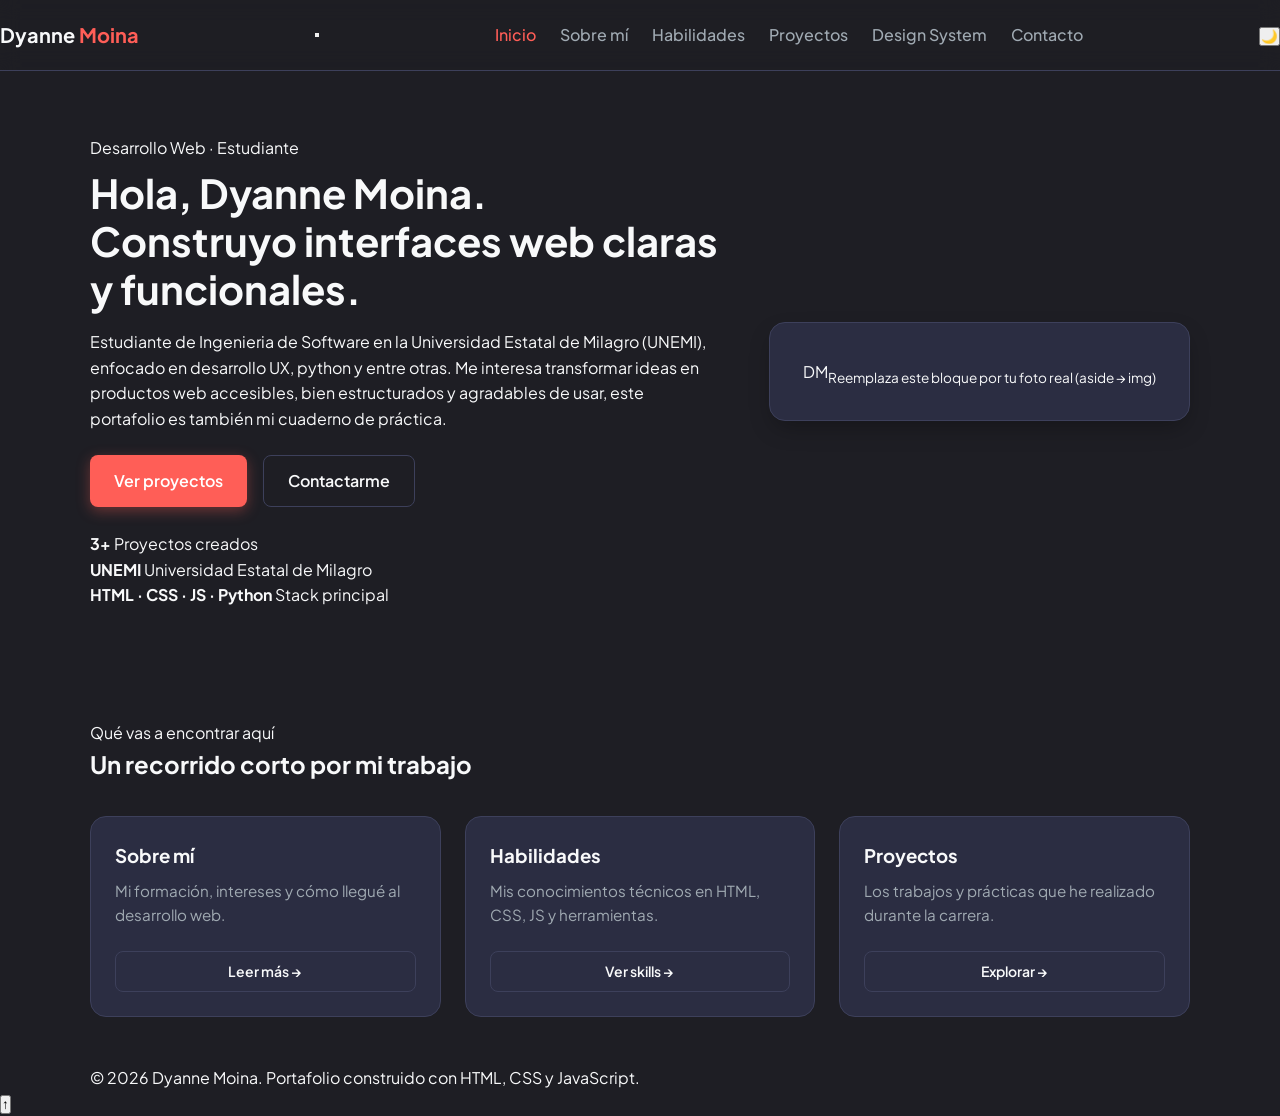
==== index.html @ be164d49 "style: aplicar paleta de colores y maquetado responsive tipo figma" ====
<!DOCTYPE html>
<html lang="es">
<head>
    <meta charset="UTF-8">
    <meta name="viewport" content="width=device-width, initial-scale=1.0">
    <title>Dyanne Moina - Portafolio de Desarrollo Web</title>
    <meta name="description" content="Portafolio profesional de Dyanne Moina, estudiante de desarrollo web. Proyectos, habilidades y contacto." />
    <link rel="preconnect" href="https://fonts.gstatic.com" crossorigin />
    <link href="https://fonts.googleapis.com/css2?family=Inter:wght@400;500;600&family=Plus+Jakarta+Sans:wght@600;700;800&display=swap" rel="stylesheet" />
    <link rel="stylesheet" href="css/styles.css" />
</head>
<body>
    <header class="site-header">
    <nav class="navbar" aria-label="Navegación principal">
      <a href="index.html" class="navbar__brand">Dyanne <span>Moina</span></a>

      <button class="nav-toggle" data-nav-toggle aria-label="Abrir menú" aria-expanded="false">
      <span></span><span></span><span></span>
      </button>
      <!-- ===Menu principal - portafolio=== -->
      <ul class="navbar__links" data-nav-links>
        <li><a href="index.html" aria-current="page">Inicio</a></li>
        <li><a href="pages/sobre_mi.html">Sobre mí</a></li>
        <li><a href="pages/habilidades.html">Habilidades</a></li>
        <li><a href="pages/proyectos.html">Proyectos</a></li>
        <li><a href="pages/design-system.html">Design System</a></li>
        <li><a href="pages/contacto.html">Contacto</a></li>
      </ul>

      <div class="navbar__actions">
        <button class="theme-toggle" data-theme-toggle aria-label="Cambiar tema">🌙</button>
      </div>
    </nav>
  </header>

  <main>
    <!-- ===== HERO / PRESENTACIÓN ===== -->
    <section class="hero container" aria-labelledby="hero-title">
      <div class="hero__content">
        <p class="eyebrow">Desarrollo Web · Estudiante</p>
        <h1 id="hero-title">Hola, Dyanne Moina.<br />Construyo interfaces web claras y funcionales.</h1>
        <p class="text-muted">
          Estudiante de Ingenieria de Software en la Universidad Estatal de Milagro (UNEMI), enfocado en desarrollo
          UX, python y entre otras. Me interesa transformar ideas en productos web accesibles, bien estructurados y
          agradables de usar, este portafolio es también mi cuaderno de práctica.
        </p>
        <div class="hero__actions">
          <a href="pages/proyectos.html" class="btn btn--primary">Ver proyectos</a>
          <a href="pages/contacto.html" class="btn btn--secondary">Contactarme</a>
        </div>
        <!--  Informacion Rapida -->
        <div class="hero__meta">
          <div>
            <strong>3+</strong>
            <span>Proyectos creados</span>
          </div>
          <div>
            <strong>UNEMI</strong>
            <span>Universidad Estatal de Milagro</span>
          </div>
          <div>
            <strong>HTML · CSS · JS · Python</strong>
            <span>Stack principal</span>
          </div>
        </div>
      </div>

      <figure class="hero__figure">
        <div class="avatar-frame">
          <span>DM</span>
        </div>
        <figcaption class="text-muted" style="text-align:center; margin-top: 0.75rem; font-size: 0.85rem;">
          Reemplaza este bloque por tu foto real (aside → img)
        </figcaption>
      </figure>
    </section>

    <!-- ===== RESUMEN RÁPIDO ===== -->
    <section class="section container">
    <div class="section-title">
      <p class="eyebrow">Qué vas a encontrar aquí</p>
      <h2>Un recorrido corto por mi trabajo</h2>
    </div>
  
    <div class="cards-grid">
      <!-- Tarjeta 1: Sobre mí -->
      <article class="card">
        <div>
          <h3>Sobre mí</h3>
          <p>Mi formación, intereses y cómo llegué al desarrollo web.</p>
        </div>
        <a href="pages/sobre_mi.html" class="btn btn--secondary btn--sm">Leer más →</a>
      </article>
    
      <!-- Tarjeta 2: Habilidades -->
      <article class="card">
        <div>
          <h3>Habilidades</h3>
          <p>Mis conocimientos técnicos en HTML, CSS, JS y herramientas.</p>
        </div>
        <a href="pages/habilidades.html" class="btn btn--secondary btn--sm">Ver skills →</a>
      </article>
    
      <!-- Tarjeta 3: Proyectos -->
      <article class="card">
        <div>
          <h3>Proyectos</h3>
          <p>Los trabajos y prácticas que he realizado durante la carrera.</p>
        </div>
        <a href="pages/proyectos.html" class="btn btn--secondary btn--sm">Explorar →</a>
      </article>
    </div>
  </section>
  </main>

  <footer class="site-footer">
    <div class="container">
      <p>© 2026 Dyanne Moina. Portafolio construido con HTML, CSS y JavaScript.</p>
    </div>
  </footer>

  <button class="back-to-top" data-back-to-top aria-label="Volver arriba">↑</button>

  <script src="js/script.js"></script>
</body>
</html>
---- css/styles.css ----
/* Estilos, Variables y Temas 
CSS Custom Properties*/
/* ==========================================
   1. VARIABLES GLOBALES (Estética Figma)
   ========================================== */
:root {
  --color-primary: #ff5e57;       /* Coral/Naranja para botones */
  --color-secondary: #8c7ae6;     /* Morado de acento */
  --color-background: #1e1e24;    /* Fondo oscuro principal */
  --color-surface: #2b2d42;       /* Fondo de tarjetas */
  --color-border: #3d405b;        /* Bordes de tarjetas */
  --color-text: #f8f9fa;          /* Texto principal */
  --color-text-muted: #a0aab2;    /* Texto secundario */

  --font-primary: 'Plus Jakarta Sans', system-ui, -apple-system, sans-serif;

  --space-sm: 0.5rem;
  --space-md: 1rem;
  --space-lg: 2rem;

  --radius-sm: 8px;
  --radius-md: 16px;
  --shadow-card: 0 10px 25px -5px rgba(0, 0, 0, 0.3);
}

/* ==========================================
   2. RESET Y ESTILOS BASE
   ========================================== */
*, *::before, *::after {
  box-sizing: border-box;
  margin: 0;
  padding: 0;
}

body {
  font-family: var(--font-primary);
  background-color: var(--color-background);
  color: var(--color-text);
  line-height: 1.6;
}

.container {
  width: 90%;
  max-width: 1100px;
  margin: 0 auto;
}

/* ==========================================
   3. NAVEGACIÓN (HEADER)
   ========================================== */
.site-header {
  position: sticky;
  top: 0;
  background-color: rgba(30, 30, 36, 0.9);
  backdrop-filter: blur(10px);
  border-bottom: 1px solid var(--color-border);
  z-index: 100;
}

.navbar {
  display: flex;
  align-items: center;
  justify-content: space-between;
  padding: 1.2rem 0;
}

.navbar__brand {
  font-size: 1.25rem;
  font-weight: 700;
  color: var(--color-text);
  text-decoration: none;
}

.navbar__brand span {
  color: var(--color-primary);
}

.navbar__links {
  display: flex;
  gap: 1.5rem;
  list-style: none;
}

.navbar__links a {
  text-decoration: none;
  color: var(--color-text-muted);
  font-weight: 500;
  transition: color 0.2s ease;
}

.navbar__links a:hover,
.navbar__links a[aria-current="page"] {
  color: var(--color-primary);
}

/* ==========================================
   4. BOTONES
   ========================================== */
.btn {
  display: inline-flex;
  align-items: center;
  justify-content: center;
  padding: 0.75rem 1.5rem;
  font-weight: 600;
  border-radius: var(--radius-sm);
  text-decoration: none;
  cursor: pointer;
  transition: all 0.2s ease;
  border: none;
}

.btn--primary {
  background-color: var(--color-primary);
  color: #ffffff;
  box-shadow: 0 4px 14px rgba(255, 94, 87, 0.35);
}

.btn--primary:hover {
  transform: translateY(-2px);
  filter: brightness(1.1);
}

.btn--secondary {
  background-color: transparent;
  color: var(--color-text);
  border: 1px solid var(--color-border);
}

.btn--secondary:hover {
  background-color: var(--color-surface);
  border-color: var(--color-primary);
}

.btn--sm {
  padding: 0.5rem 1rem;
  font-size: 0.875rem;
}

/* ==========================================
   5. SECCIÓN HERO (PRESENTACIÓN)
   ========================================== */
.hero {
  display: grid;
  grid-template-columns: 1.2fr 0.8fr;
  align-items: center;
  gap: 3rem;
  padding: 4rem 0;
}

.hero h1 {
  font-size: 2.5rem;
  line-height: 1.2;
  margin: 0.5rem 0 1rem 0;
}

.hero__actions {
  display: flex;
  gap: 1rem;
  margin: 1.5rem 0;
}

.hero__stats {
  display: flex;
  gap: 1.5rem;
  margin-top: 1rem;
  font-size: 0.875rem;
  color: var(--color-text-muted);
}

.hero__figure {
  display: flex;
  justify-content: center;
  align-items: center;
  background-color: var(--color-surface);
  border: 1px solid var(--color-border);
  border-radius: var(--radius-md);
  padding: 2rem;
  text-align: center;
  box-shadow: var(--shadow-card);
}

/* ==========================================
   6. SECCIÓN DE TARJETAS (SOBRE MÍ, SKILLS, PROYECTOS)
   ========================================== */
.section {
  padding: 3rem 0;
}

.section-title {
  margin-bottom: 2rem;
}

.cards-grid {
  display: grid;
  grid-template-columns: repeat(auto-fit, minmax(280px, 1fr));
  gap: 1.5rem;
}

.card {
  background-color: var(--color-surface);
  border: 1px solid var(--color-border);
  border-radius: var(--radius-md);
  padding: 1.5rem;
  display: flex;
  flex-direction: column;
  justify-content: space-between;
  transition: transform 0.2s ease, border-color 0.2s ease;
}

.card:hover {
  transform: translateY(-4px);
  border-color: var(--color-primary);
}

.card h3 {
  margin-bottom: 0.5rem;
  color: var(--color-text);
}

.card p {
  color: var(--color-text-muted);
  font-size: 0.95rem;
  margin-bottom: 1.5rem;
}

/* ==========================================
   7. RESPONSIVE (MÓVILES)
   ========================================== */
@media (max-width: 768px) {
  .hero {
    grid-template-columns: 1fr;
    text-align: center;
  }

  .hero__actions {
    justify-content: center;
  }

  .hero__stats {
    justify-content: center;
    flex-wrap: wrap;
  }
}
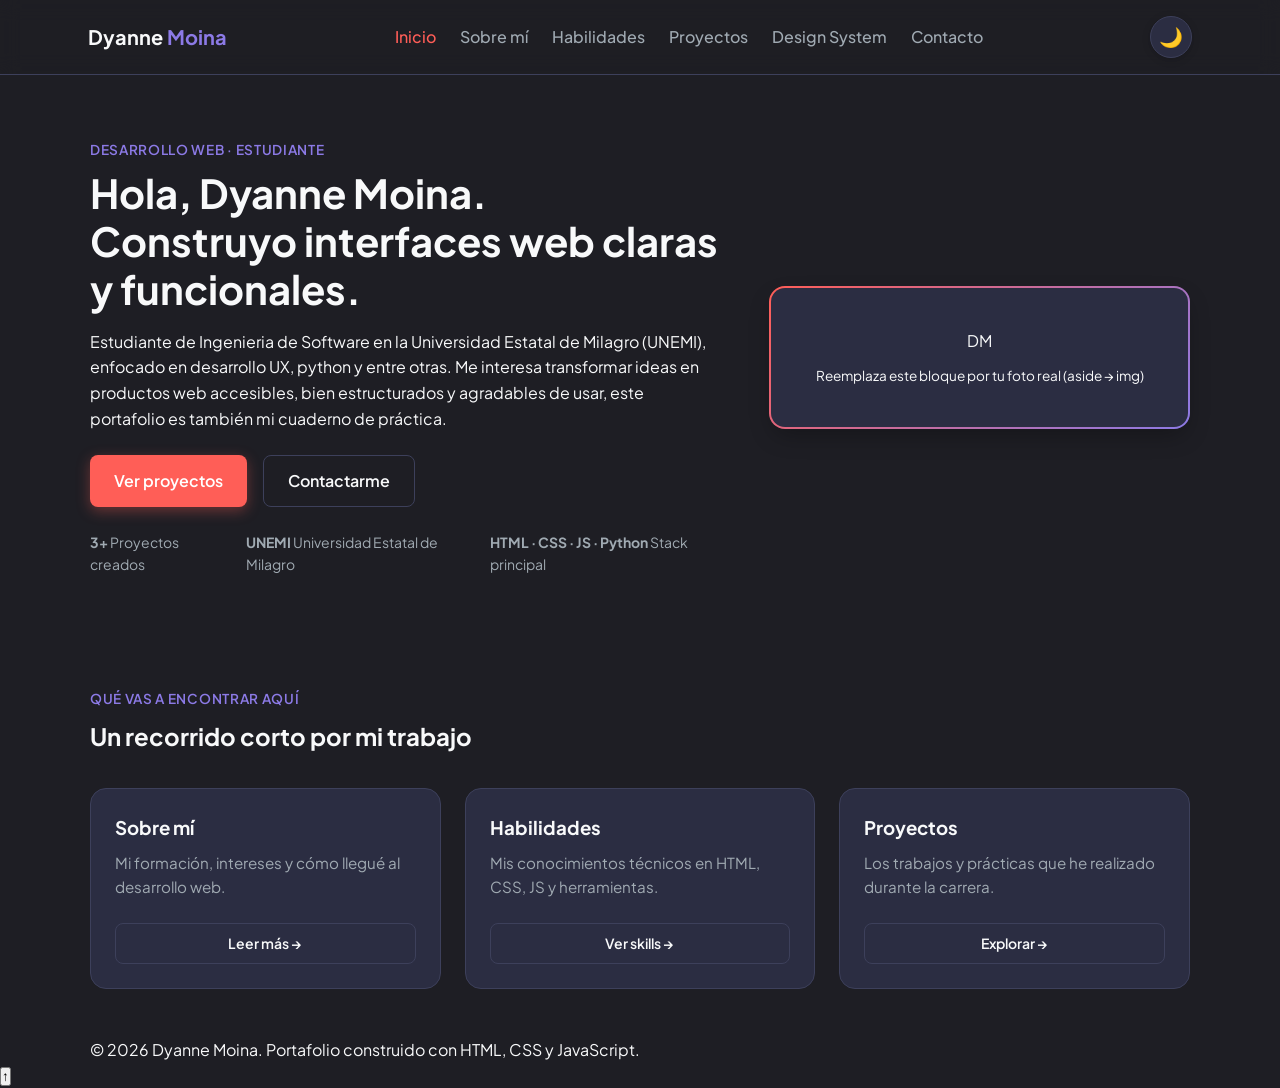
==== commit 814c7c92: "feat:agg cambios en el diseño y funciones en js" ====
--- a/index.html
+++ b/index.html
@@ -77,40 +77,40 @@
 
     <!-- ===== RESUMEN RÁPIDO ===== -->
     <section class="section container">
-    <div class="section-title">
-      <p class="eyebrow">Qué vas a encontrar aquí</p>
-      <h2>Un recorrido corto por mi trabajo</h2>
-    </div>
-  
-    <div class="cards-grid">
-      <!-- Tarjeta 1: Sobre mí -->
-      <article class="card">
-        <div>
-          <h3>Sobre mí</h3>
-          <p>Mi formación, intereses y cómo llegué al desarrollo web.</p>
-        </div>
-        <a href="pages/sobre_mi.html" class="btn btn--secondary btn--sm">Leer más →</a>
-      </article>
-    
-      <!-- Tarjeta 2: Habilidades -->
-      <article class="card">
-        <div>
-          <h3>Habilidades</h3>
-          <p>Mis conocimientos técnicos en HTML, CSS, JS y herramientas.</p>
-        </div>
-        <a href="pages/habilidades.html" class="btn btn--secondary btn--sm">Ver skills →</a>
-      </article>
-    
-      <!-- Tarjeta 3: Proyectos -->
-      <article class="card">
-        <div>
-          <h3>Proyectos</h3>
-          <p>Los trabajos y prácticas que he realizado durante la carrera.</p>
-        </div>
-        <a href="pages/proyectos.html" class="btn btn--secondary btn--sm">Explorar →</a>
-      </article>
-    </div>
-  </section>
+  <div class="section-title">
+    <p class="eyebrow">Qué vas a encontrar aquí</p>
+    <h2>Un recorrido corto por mi trabajo</h2>
+  </div>
+
+  <div class="cards-grid">
+    <!-- Tarjeta 1: Sobre mí -->
+    <article class="card">
+      <div>
+        <h3>Sobre mí</h3>
+        <p>Mi formación, intereses y cómo llegué al desarrollo web.</p>
+      </div>
+      <a href="pages/sobre_mi.html" class="btn btn--secondary btn--sm">Leer más →</a>
+    </article>
+
+    <!-- Tarjeta 2: Habilidades -->
+    <article class="card">
+      <div>
+        <h3>Habilidades</h3>
+        <p>Mis conocimientos técnicos en HTML, CSS, JS y herramientas.</p>
+      </div>
+      <a href="pages/habilidades.html" class="btn btn--secondary btn--sm">Ver skills →</a>
+    </article>
+
+    <!-- Tarjeta 3: Proyectos -->
+    <article class="card">
+      <div>
+        <h3>Proyectos</h3>
+        <p>Los trabajos y prácticas que he realizado durante la carrera.</p>
+      </div>
+      <a href="pages/proyectos.html" class="btn btn--secondary btn--sm">Explorar →</a>
+    </article>
+  </div>
+</section>
   </main>
 
   <footer class="site-footer">
--- a/css/styles.css
+++ b/css/styles.css
@@ -1,8 +1,8 @@
 /* Estilos, Variables y Temas 
 CSS Custom Properties*/
 /* ==========================================
-   1. VARIABLES GLOBALES (Estética Figma)
-   ========================================== */
+  1. VARIABLES GLOBALES (Estética Figma)
+  ========================================== */
 :root {
   --color-primary: #ff5e57;       /* Coral/Naranja para botones */
   --color-secondary: #8c7ae6;     /* Morado de acento */
@@ -24,8 +24,8 @@
 }
 
 /* ==========================================
-   2. RESET Y ESTILOS BASE
-   ========================================== */
+  2. RESET Y ESTILOS BASE
+  ========================================== */
 *, *::before, *::after {
   box-sizing: border-box;
   margin: 0;
@@ -46,8 +46,8 @@
 }
 
 /* ==========================================
-   3. NAVEGACIÓN (HEADER)
-   ========================================== */
+  3. NAVEGACIÓN (HEADER)
+  ========================================== */
 .site-header {
   position: sticky;
   top: 0;
@@ -61,7 +61,7 @@
   display: flex;
   align-items: center;
   justify-content: space-between;
-  padding: 1.2rem 0;
+  padding: 1rem 5.5rem;
 }
 
 .navbar__brand {
@@ -72,7 +72,7 @@
 }
 
 .navbar__brand span {
-  color: var(--color-primary);
+  color: var(--color-secondary);
 }
 
 .navbar__links {
@@ -93,9 +93,26 @@
   color: var(--color-primary);
 }
 
-/* ==========================================
-   4. BOTONES
-   ========================================== */
+.nav-toggle {
+  display: none;
+  background: transparent;
+  border: none;
+  cursor: pointer;
+  padding: 0.4rem;
+}
+
+.nav-toggle span {
+  display: block;
+  width: 24px;
+  height: 2px;
+  margin: 5px 0;
+  background-color: var(--color-text);
+  border-radius: 2px;
+}
+
+/* ==========================================
+  4. BOTONES
+  ========================================== */
 .btn {
   display: inline-flex;
   align-items: center;
@@ -129,6 +146,7 @@
 .btn--secondary:hover {
   background-color: var(--color-surface);
   border-color: var(--color-primary);
+  transform: translateY(-2px);
 }
 
 .btn--sm {
@@ -137,8 +155,8 @@
 }
 
 /* ==========================================
-   5. SECCIÓN HERO (PRESENTACIÓN)
-   ========================================== */
+  5. SECCIÓN HERO (PRESENTACIÓN)
+  ========================================== */
 .hero {
   display: grid;
   grid-template-columns: 1.2fr 0.8fr;
@@ -159,7 +177,7 @@
   margin: 1.5rem 0;
 }
 
-.hero__stats {
+.hero__meta {
   display: flex;
   gap: 1.5rem;
   margin-top: 1rem;
@@ -169,19 +187,24 @@
 
 .hero__figure {
   display: flex;
+  flex-direction: column;
   justify-content: center;
   align-items: center;
   background-color: var(--color-surface);
-  border: 1px solid var(--color-border);
+  border: 2px solid transparent;
+  background-image: linear-gradient(var(--color-surface), var(--color-surface)), 
+                    linear-gradient(135deg, var(--color-primary), var(--color-secondary));
+  background-origin: border-box;
+  background-clip: padding-box, border-box;
   border-radius: var(--radius-md);
-  padding: 2rem;
+  padding: 2.5rem 2rem;
   text-align: center;
   box-shadow: var(--shadow-card);
 }
 
 /* ==========================================
-   6. SECCIÓN DE TARJETAS (SOBRE MÍ, SKILLS, PROYECTOS)
-   ========================================== */
+  6. SECCIÓN DE TARJETAS (SOBRE MÍ, SKILLS, PROYECTOS)
+  ========================================== */
 .section {
   padding: 3rem 0;
 }
@@ -224,8 +247,8 @@
 }
 
 /* ==========================================
-   7. RESPONSIVE (MÓVILES)
-   ========================================== */
+  7. RESPONSIVE (MÓVILES)
+  ========================================== */
 @media (max-width: 768px) {
   .hero {
     grid-template-columns: 1fr;
@@ -236,8 +259,95 @@
     justify-content: center;
   }
 
-  .hero__stats {
+  .hero__meta {
     justify-content: center;
     flex-wrap: wrap;
   }
+
+  .nav-toggle {
+    display: block;
+  }
+
+  .navbar {
+    flex-wrap: wrap;
+  }
+
+  .navbar__links {
+    display: none;
+    flex-direction: column;
+    width: 100%;
+    gap: 1rem;
+    margin-top: 1rem;
+  }
+
+  .navbar__links.nav-open {
+    display: flex;
+  }
+
+  .navbar__actions {
+  margin-left: auto;
+  }
+}
+
+.eyebrow {
+  color: var(--color-secondary);
+  font-weight: 600;
+  text-transform: uppercase;
+  font-size: 0.85rem;
+  letter-spacing: 0.05em;
+  margin-bottom: 0.5rem;
+}
+
+/* ==========================================
+  TEMA CLARO (Light Mode - Inspirado en Figma)
+  ========================================== */
+[data-theme="light"] {
+  --color-primary: #ff5e57;       /* Mantenemos el coral vibrante */
+  --color-secondary: #8c7ae6;     /* Mantenemos el morado */
+  --color-background: #ffffff;    /* Fondo blanco limpio */
+  --color-surface: #f4f5f7;       /* Gris muy suave para tarjetas */
+  --color-border: #e2e8f0;        /* Bordes claros */
+  --color-text: #0f172a;          /* Texto oscuro casi negro */
+  --color-text-muted: #64748b;    /* Texto secundario en gris */
+  --shadow-card: 0 4px 15px rgba(0, 0, 0, 0.05);
+}
+
+[data-theme="light"] .site-header {
+  background-color: rgba(255, 255, 255, 0.9);
+}
+
+[data-theme="light"] .btn--secondary {
+  color: var(--color-text);
+  border-color: var(--color-border);
+}
+
+[data-theme="light"] .btn--secondary:hover {
+  background-color: var(--color-surface);
+  border-color: var(--color-primary);
+  transform: translateY(-2px);
+}
+
+/* ==========================================
+  ESTILO PARA EL BOTÓN DE TEMA (LUNA/SOL)
+  ========================================== */
+.theme-toggle {
+  background-color: var(--color-surface);
+  border: 1px solid var(--color-border);
+  color: var(--color-text);
+  width: 42px;
+  height: 42px;
+  border-radius: 50%;
+  display: inline-flex;
+  align-items: center;
+  justify-content: center;
+  font-size: 1.2rem;
+  cursor: pointer;
+  transition: all 0.25s ease;
+  box-shadow: 0 2px 8px rgba(0, 0, 0, 0.15);
+}
+
+.theme-toggle:hover {
+  transform: scale(1.08) rotate(12deg);
+  border-color: var(--color-primary);
+  background-color: rgba(255, 94, 87, 0.1);
 }
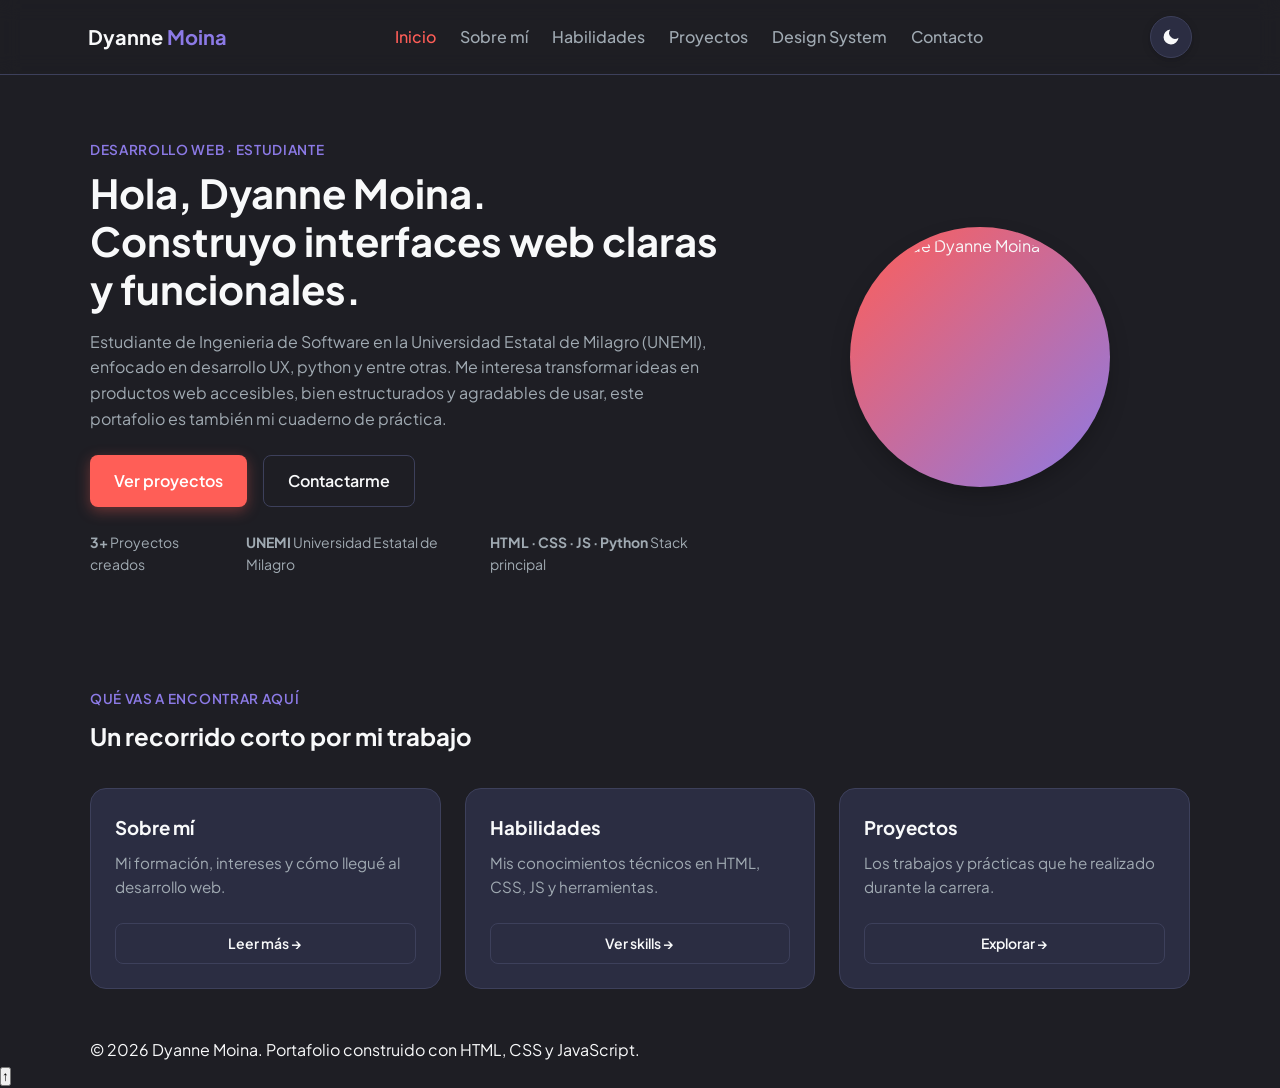
==== commit 8a3974ff: "feat: mejora selector de tema y foto de perfil" ====
--- a/index.html
+++ b/index.html
@@ -10,7 +10,8 @@
     <link rel="stylesheet" href="css/styles.css" />
 </head>
 <body>
-    <header class="site-header">
+  <!-- ===== HEADER ===== -->
+  <header class="site-header">
     <nav class="navbar" aria-label="Navegación principal">
       <a href="index.html" class="navbar__brand">Dyanne <span>Moina</span></a>
 
@@ -28,7 +29,22 @@
       </ul>
 
       <div class="navbar__actions">
-        <button class="theme-toggle" data-theme-toggle aria-label="Cambiar tema">🌙</button>
+        <button class="theme-toggle" data-theme-toggle aria-label="Cambiar tema">
+          <svg class="icon icon-sun" viewBox="0 0 24 24" fill="none" stroke="currentColor" stroke-width="2" stroke-linecap="round" stroke-linejoin="round" aria-hidden="true">
+            <circle cx="12" cy="12" r="4"></circle>
+            <line x1="12" y1="2" x2="12" y2="4"></line>
+            <line x1="12" y1="20" x2="12" y2="22"></line>
+            <line x1="4.22" y1="4.22" x2="5.64" y2="5.64"></line>
+            <line x1="18.36" y1="18.36" x2="19.78" y2="19.78"></line>
+            <line x1="2" y1="12" x2="4" y2="12"></line>
+            <line x1="20" y1="12" x2="22" y2="12"></line>
+            <line x1="4.22" y1="19.78" x2="5.64" y2="18.36"></line>
+            <line x1="18.36" y1="5.64" x2="19.78" y2="4.22"></line>
+          </svg>
+          <svg class="icon icon-moon" viewBox="0 0 24 24" fill="currentColor" aria-hidden="true">
+            <path d="M21 12.79A9 9 0 1 1 11.21 3 7 7 0 0 0 21 12.79Z"></path>
+          </svg>
+        </button>
       </div>
     </nav>
   </header>
@@ -44,10 +60,12 @@
           UX, python y entre otras. Me interesa transformar ideas en productos web accesibles, bien estructurados y
           agradables de usar, este portafolio es también mi cuaderno de práctica.
         </p>
+
         <div class="hero__actions">
           <a href="pages/proyectos.html" class="btn btn--primary">Ver proyectos</a>
           <a href="pages/contacto.html" class="btn btn--secondary">Contactarme</a>
         </div>
+        
         <!--  Informacion Rapida -->
         <div class="hero__meta">
           <div>
@@ -66,53 +84,55 @@
       </div>
 
       <figure class="hero__figure">
-        <div class="avatar-frame">
-          <span>DM</span>
+        <div class="avatar-ring">
+          <img
+            src="img/my_photo.jpg"
+            alt="Foto de Dyanne Moina"
+            class="avatar-photo"
+          />
         </div>
-        <figcaption class="text-muted" style="text-align:center; margin-top: 0.75rem; font-size: 0.85rem;">
-          Reemplaza este bloque por tu foto real (aside → img)
-        </figcaption>
       </figure>
     </section>
 
     <!-- ===== RESUMEN RÁPIDO ===== -->
     <section class="section container">
-  <div class="section-title">
-    <p class="eyebrow">Qué vas a encontrar aquí</p>
-    <h2>Un recorrido corto por mi trabajo</h2>
-  </div>
+      <div class="section-title">
+        <p class="eyebrow">Qué vas a encontrar aquí</p>
+        <h2>Un recorrido corto por mi trabajo</h2>
+      </div>
 
-  <div class="cards-grid">
-    <!-- Tarjeta 1: Sobre mí -->
-    <article class="card">
-      <div>
-        <h3>Sobre mí</h3>
-        <p>Mi formación, intereses y cómo llegué al desarrollo web.</p>
+      <div class="cards-grid">
+        <!-- Tarjeta 1: Sobre mí -->
+        <article class="card">
+          <div>
+          <h3>Sobre mí</h3>
+          <p>Mi formación, intereses y cómo llegué al desarrollo web.</p>
+          </div>
+          <a href="pages/sobre_mi.html" class="btn btn--secondary btn--sm">Leer más →</a>
+        </article>
+
+        <!-- Tarjeta 2: Habilidades -->
+        <article class="card">
+          <div>
+            <h3>Habilidades</h3>
+            <p>Mis conocimientos técnicos en HTML, CSS, JS y herramientas.</p>
+          </div>
+          <a href="pages/habilidades.html" class="btn btn--secondary btn--sm">Ver skills →</a>
+        </article>
+
+      <!-- Tarjeta 3: Proyectos -->
+        <article class="card">
+          <div>
+            <h3>Proyectos</h3>
+            <p>Los trabajos y prácticas que he realizado durante la carrera.</p>
+          </div>
+          <a href="pages/proyectos.html" class="btn btn--secondary btn--sm">Explorar →</a>
+        </article>
       </div>
-      <a href="pages/sobre_mi.html" class="btn btn--secondary btn--sm">Leer más →</a>
-    </article>
-
-    <!-- Tarjeta 2: Habilidades -->
-    <article class="card">
-      <div>
-        <h3>Habilidades</h3>
-        <p>Mis conocimientos técnicos en HTML, CSS, JS y herramientas.</p>
-      </div>
-      <a href="pages/habilidades.html" class="btn btn--secondary btn--sm">Ver skills →</a>
-    </article>
-
-    <!-- Tarjeta 3: Proyectos -->
-    <article class="card">
-      <div>
-        <h3>Proyectos</h3>
-        <p>Los trabajos y prácticas que he realizado durante la carrera.</p>
-      </div>
-      <a href="pages/proyectos.html" class="btn btn--secondary btn--sm">Explorar →</a>
-    </article>
-  </div>
-</section>
+    </section>
   </main>
 
+<!-- ===== FOOTER ===== -->
   <footer class="site-footer">
     <div class="container">
       <p>© 2026 Dyanne Moina. Portafolio construido con HTML, CSS y JavaScript.</p>
--- a/css/styles.css
+++ b/css/styles.css
@@ -37,6 +37,7 @@
   background-color: var(--color-background);
   color: var(--color-text);
   line-height: 1.6;
+  overflow-x: hidden;
 }
 
 .container {
@@ -187,19 +188,8 @@
 
 .hero__figure {
   display: flex;
-  flex-direction: column;
   justify-content: center;
   align-items: center;
-  background-color: var(--color-surface);
-  border: 2px solid transparent;
-  background-image: linear-gradient(var(--color-surface), var(--color-surface)), 
-                    linear-gradient(135deg, var(--color-primary), var(--color-secondary));
-  background-origin: border-box;
-  background-clip: padding-box, border-box;
-  border-radius: var(--radius-md);
-  padding: 2.5rem 2rem;
-  text-align: center;
-  box-shadow: var(--shadow-card);
 }
 
 /* ==========================================
@@ -270,6 +260,7 @@
 
   .navbar {
     flex-wrap: wrap;
+    padding: 1rem;
   }
 
   .navbar__links {
@@ -296,6 +287,10 @@
   font-size: 0.85rem;
   letter-spacing: 0.05em;
   margin-bottom: 0.5rem;
+}
+
+.text-muted {
+  color: var(--color-text-muted);
 }
 
 /* ==========================================
@@ -350,4 +345,559 @@
   transform: scale(1.08) rotate(12deg);
   border-color: var(--color-primary);
   background-color: rgba(255, 94, 87, 0.1);
+}
+
+/* ===== HABILIDADES ===== */
+.skills-intro {
+  max-width: 750px;
+  color: var(--color-text-muted);
+  margin-top: 1rem;
+}
+
+.skill-group {
+  background-color: var(--color-surface);
+  border: 1px solid var(--color-border);
+  border-radius: var(--radius-md);
+  padding: 2rem;
+  box-shadow: var(--shadow-card);
+}
+
+.skill-group__header {
+  margin-bottom: 2rem;
+}
+
+.skill-group__header h3 {
+  margin-bottom: 0.5rem;
+}
+
+.skill-group__header p {
+  color: var(--color-text-muted);
+}
+
+.skills-list {
+  display: grid;
+  grid-template-columns: repeat(auto-fit, minmax(280px, 1fr));
+  gap: 1.25rem;
+}
+
+.skill-item {
+  display: flex;
+  gap: 1rem;
+  align-items: flex-start;
+  padding: 1.25rem;
+  border: 1px solid var(--color-border);
+  border-radius: var(--radius-sm);
+  transition: transform 0.2s ease,
+              border-color 0.2s ease;
+}
+
+.skill-item > div {
+  min-width: 0;
+}
+
+.skill-item:hover {
+  transform: translateY(-3px);
+  border-color: var(--color-primary);
+}
+
+.skill-item h3 {
+  margin-bottom: 0.4rem;
+}
+
+.skill-item p {
+  color: var(--color-text-muted);
+  font-size: 0.9rem;
+  margin-bottom: 0.75rem;
+}
+
+.skill-badge {
+  display: inline-flex;
+  align-items: center;
+  justify-content: center;
+  gap: 0.4rem;
+  width: 110px;
+  min-height: 40px;
+  flex-shrink: 0;
+  padding: 0.45rem 0.6rem;
+  background-color: rgba(140, 122, 230, 0.12);
+  color: var(--color-secondary);
+  border: 1px solid var(--color-secondary);
+  border-radius: var(--radius-sm);
+  font-size: 0.75rem;
+  font-weight: 600;
+  text-align: center;
+}
+
+.skill-level {
+  display: inline-block;
+  color: var(--color-primary);
+  font-size: 0.8rem;
+  font-weight: 600;
+}
+
+/* ===== HABILIDADES RESPONSIVE ===== */
+@media (max-width: 768px) {
+  .skill-group {
+    padding: 1.25rem;
+  }
+
+  .skills-list {
+    grid-template-columns: 1fr;
+  }
+
+  .skill-item {
+    flex-direction: column;
+  }
+}
+
+/* ===== PROYECTOS ===== */
+
+.projects-intro {
+  max-width: 750px;
+  margin-top: 1rem;
+  color: var(--color-text-muted);
+}
+
+.project-filters {
+  display: flex;
+  flex-wrap: wrap;
+  gap: 0.75rem;
+}
+
+.filter-btn {
+  padding: 0.65rem 1rem;
+  background-color: transparent;
+  color: var(--color-text-muted);
+  border: 1px solid var(--color-border);
+  border-radius: var(--radius-sm);
+  font-family: inherit;
+  font-weight: 600;
+  cursor: pointer;
+  transition:
+    background-color 0.2s ease,
+    color 0.2s ease,
+    border-color 0.2s ease;
+}
+
+.filter-btn:hover {
+  color: var(--color-text);
+  border-color: var(--color-primary);
+}
+
+.filter-btn.active {
+  background-color: var(--color-primary);
+  color: #ffffff;
+  border-color: var(--color-primary);
+}
+
+.projects-grid {
+  display: grid;
+  grid-template-columns: repeat(auto-fit, minmax(300px, 1fr));
+  gap: 1.5rem;
+}
+
+.project-card {
+  overflow: hidden;
+  background-color: var(--color-surface);
+  border: 1px solid var(--color-border);
+  border-radius: var(--radius-md);
+  box-shadow: var(--shadow-card);
+  transition:
+    transform 0.2s ease,
+    border-color 0.2s ease;
+}
+
+.project-card:hover {
+  transform: translateY(-4px);
+  border-color: var(--color-primary);
+}
+
+.project-card__image {
+  min-height: 180px;
+  display: flex;
+  align-items: center;
+  justify-content: center;
+  background:
+    linear-gradient(
+      135deg,
+      rgba(255, 94, 87, 0.15),
+      rgba(140, 122, 230, 0.18)
+    );
+  border-bottom: 1px solid var(--color-border);
+}
+
+.project-placeholder {
+  font-size: 1.4rem;
+  font-weight: 700;
+  color: var(--color-secondary);
+}
+
+.project-card__content {
+  padding: 1.5rem;
+}
+
+.project-card__content h2 {
+  margin-bottom: 0.75rem;
+}
+
+.project-card__content > p:not(.eyebrow) {
+  color: var(--color-text-muted);
+}
+
+.project-tags {
+  display: flex;
+  flex-wrap: wrap;
+  gap: 0.6rem;
+  margin: 1.25rem 0;
+}
+
+.project-card__actions {
+  display: flex;
+  flex-wrap: wrap;
+  gap: 0.75rem;
+}
+
+/* Clase utilizada por JavaScript al filtrar */
+.project-card.is-hidden {
+  display: none;
+}
+
+/* ===== PROYECTOS RESPONSIVE ===== */
+@media (max-width: 768px) {
+  .projects-grid {
+    grid-template-columns: 1fr;
+  }
+
+  .project-filters {
+    align-items: stretch;
+  }
+
+  .filter-btn {
+    flex: 1 1 140px;
+  }
+}
+
+/* ===== DESIGN SYSTEM ===== */
+.design-intro {
+  max-width: 750px;
+  margin-top: 1rem;
+  color: var(--color-text-muted);
+}
+
+.design-panel {
+  background-color: var(--color-surface);
+  border: 1px solid var(--color-border);
+  border-radius: var(--radius-md);
+  padding: 2rem;
+  box-shadow: var(--shadow-card);
+}
+
+.design-components {
+  display: flex;
+  flex-wrap: wrap;
+  align-items: center;
+  gap: 1rem;
+}
+
+
+/* ===== COLORES ===== */
+.color-grid {
+  display: grid;
+  grid-template-columns: repeat(auto-fit, minmax(180px, 1fr));
+  gap: 1rem;
+}
+
+.color-card {
+  overflow: hidden;
+  background-color: var(--color-surface);
+  border: 1px solid var(--color-border);
+  border-radius: var(--radius-sm);
+}
+
+.color-card > div:last-child {
+  padding: 1rem;
+}
+
+.color-card p {
+  color: var(--color-text-muted);
+  font-size: 0.85rem;
+}
+
+.color-preview {
+  height: 90px;
+}
+
+.color-preview--primary {
+  background-color: var(--color-primary);
+}
+
+.color-preview--secondary {
+  background-color: var(--color-secondary);
+}
+
+.color-preview--background {
+  background-color: var(--color-background);
+}
+
+.color-preview--surface {
+  background-color: var(--color-surface);
+}
+
+.color-preview--text {
+  background-color: var(--color-text);
+}
+
+
+/* ===== FORMULARIOS ===== */
+.form-group {
+  display: flex;
+  flex-direction: column;
+  gap: 0.5rem;
+  margin-bottom: 1.25rem;
+}
+
+.form-group label {
+  font-weight: 600;
+}
+
+.form-group input,
+.form-group textarea {
+  width: 100%;
+  padding: 0.85rem 1rem;
+  font-family: inherit;
+  color: var(--color-text);
+  background-color: var(--color-background);
+  border: 1px solid var(--color-border);
+  border-radius: var(--radius-sm);
+  outline: none;
+  transition: border-color 0.2s ease;
+}
+
+.form-group textarea {
+  resize: vertical;
+  min-height: 120px;
+  max-height: 300px;
+}
+
+.form-group input:focus,
+.form-group textarea:focus {
+  border-color: var(--color-primary);
+}
+
+
+/* ===== ESPACIADO ===== */
+.spacing-demo {
+  display: flex;
+  flex-wrap: wrap;
+  gap: 2rem;
+}
+
+.spacing-demo > div {
+  display: flex;
+  align-items: center;
+  gap: 0.75rem;
+}
+
+.spacing-box {
+  display: inline-block;
+
+  background-color: var(--color-secondary);
+
+  border-radius: 4px;
+}
+
+.spacing-box--sm {
+  width: var(--space-sm);
+  height: var(--space-sm);
+}
+
+.spacing-box--md {
+  width: var(--space-md);
+  height: var(--space-md);
+}
+
+.spacing-box--lg {
+  width: var(--space-lg);
+  height: var(--space-lg);
+}
+
+.demo-link {
+  color: var(--color-secondary);
+  text-decoration: underline;
+  cursor: default;
+}
+
+/* ===== DESIGN SYSTEM RESPONSIVE ===== */
+@media (max-width: 768px) {
+  .design-panel {
+    padding: 1.25rem;
+  }
+
+  .spacing-demo {
+    flex-direction: column;
+  }
+}
+
+/* ===== CONTACTO ===== */
+.contact-intro {
+  max-width: 750px;
+  margin-top: 1rem;
+  color: var(--color-text-muted);
+}
+
+.contact-grid {
+  display: grid;
+  grid-template-columns: 0.8fr 1.2fr;
+  gap: 2rem;
+}
+
+.contact-info,
+.contact-form-wrapper {
+  background-color: var(--color-surface);
+  border: 1px solid var(--color-border);
+  border-radius: var(--radius-md);
+  padding: 2rem;
+  box-shadow: var(--shadow-card);
+}
+
+.contact-info h2,
+.contact-form-wrapper h2 {
+  margin-bottom: 1rem;
+}
+
+.contact-list {
+  display: flex;
+  flex-direction: column;
+  gap: 1rem;
+  margin-top: 2rem;
+}
+
+.contact-item {
+  padding: 1rem;
+  border: 1px solid var(--color-border);
+  border-radius: var(--radius-sm);
+}
+
+.contact-item h3 {
+  margin-bottom: 0.3rem;
+  font-size: 1rem;
+}
+
+.contact-item a {
+  color: var(--color-secondary);
+  text-decoration: none;
+  word-break: break-word;
+}
+
+.contact-item a:hover {
+  text-decoration: underline;
+}
+
+/* ===== VALIDACIÓN DEL FORMULARIO ===== */
+.form-error {
+  min-height: 1rem;
+  color: var(--color-primary);
+  font-size: 0.8rem;
+}
+
+.form-status {
+  margin-top: 1rem;
+  color: var(--color-secondary);
+  font-weight: 600;
+}
+
+/* ===== CONTACTO RESPONSIVE ===== */
+@media (max-width: 768px) {
+  .contact-grid {
+    grid-template-columns: 1fr;
+  }
+
+  .contact-info,
+  .contact-form-wrapper {
+    padding: 1.25rem;
+  }
+}
+
+/* ===== ICONOS DEL CAMBIO DE TEMA ===== */
+
+.theme-toggle .icon {
+  width: 20px;
+  height: 20px;
+}
+
+.theme-toggle .icon-sun {
+  display: none;
+}
+
+.theme-toggle .icon-moon {
+  display: block;
+}
+
+[data-theme="light"] .theme-toggle .icon-sun {
+  display: block;
+}
+
+[data-theme="light"] .theme-toggle .icon-moon {
+  display: none;
+}
+
+/* ===== FOTO DE PERFIL ===== */
+
+.avatar-ring {
+  width: 260px;
+  height: 260px;
+  max-width: 100%;
+
+  border-radius: 50%;
+
+  padding: 6px;
+
+  background:
+    linear-gradient(
+      135deg,
+      var(--color-primary),
+      var(--color-secondary)
+    );
+
+  box-shadow: var(--shadow-card);
+
+  overflow: hidden;
+
+  transition:
+    transform 0.3s ease,
+    box-shadow 0.3s ease;
+}
+
+
+.avatar-photo {
+  width: 100%;
+  height: 100%;
+
+  object-fit: cover;
+
+  border-radius: 50%;
+
+  display: block;
+
+  transition: transform 0.3s ease;
+}
+
+
+.avatar-ring:hover {
+  transform: scale(1.03);
+
+  box-shadow:
+    0 0 30px rgba(255, 94, 87, 0.35);
+}
+
+
+.avatar-ring:hover .avatar-photo {
+  transform: scale(1.05);
+}
+
+@media (prefers-reduced-motion: reduce) {
+  * {
+    animation: none !important;
+    transition: none !important;
+  }
 }
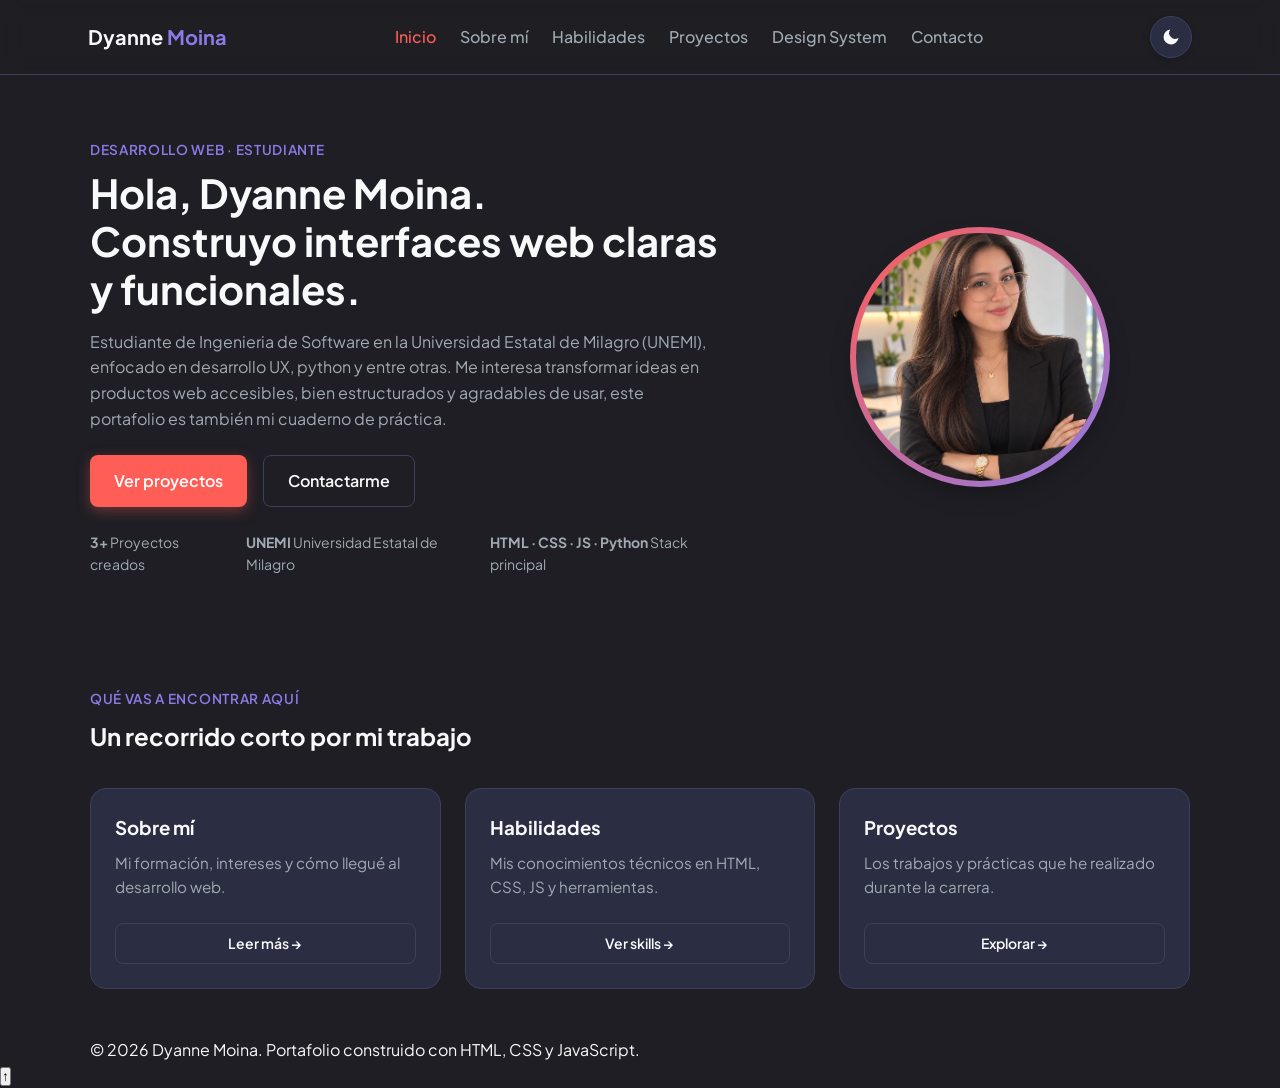
==== commit 0ab3aab0: "feat: mejora tema visual e iconos de habilidades" ====
--- a/index.html
+++ b/index.html
@@ -8,6 +8,7 @@
     <link rel="preconnect" href="https://fonts.gstatic.com" crossorigin />
     <link href="https://fonts.googleapis.com/css2?family=Inter:wght@400;500;600&family=Plus+Jakarta+Sans:wght@600;700;800&display=swap" rel="stylesheet" />
     <link rel="stylesheet" href="css/styles.css" />
+    <link rel="icon" type="image/png" href="img/favicon.png">
 </head>
 <body>
   <!-- ===== HEADER ===== -->
@@ -86,7 +87,7 @@
       <figure class="hero__figure">
         <div class="avatar-ring">
           <img
-            src="img/my_photo.jpg"
+            src="assest/image/my_photo.png"
             alt="Foto de Dyanne Moina"
             class="avatar-photo"
           />
--- a/css/styles.css
+++ b/css/styles.css
@@ -415,7 +415,7 @@
   align-items: center;
   justify-content: center;
   gap: 0.4rem;
-  width: 110px;
+  width: 120px;
   min-height: 40px;
   flex-shrink: 0;
   padding: 0.45rem 0.6rem;
@@ -423,7 +423,7 @@
   color: var(--color-secondary);
   border: 1px solid var(--color-secondary);
   border-radius: var(--radius-sm);
-  font-size: 0.75rem;
+  font-size: 0.8rem;
   font-weight: 600;
   text-align: center;
 }
@@ -874,9 +874,9 @@
   height: 100%;
 
   object-fit: cover;
+  object-position: center 30%;
 
   border-radius: 50%;
-
   display: block;
 
   transition: transform 0.3s ease;
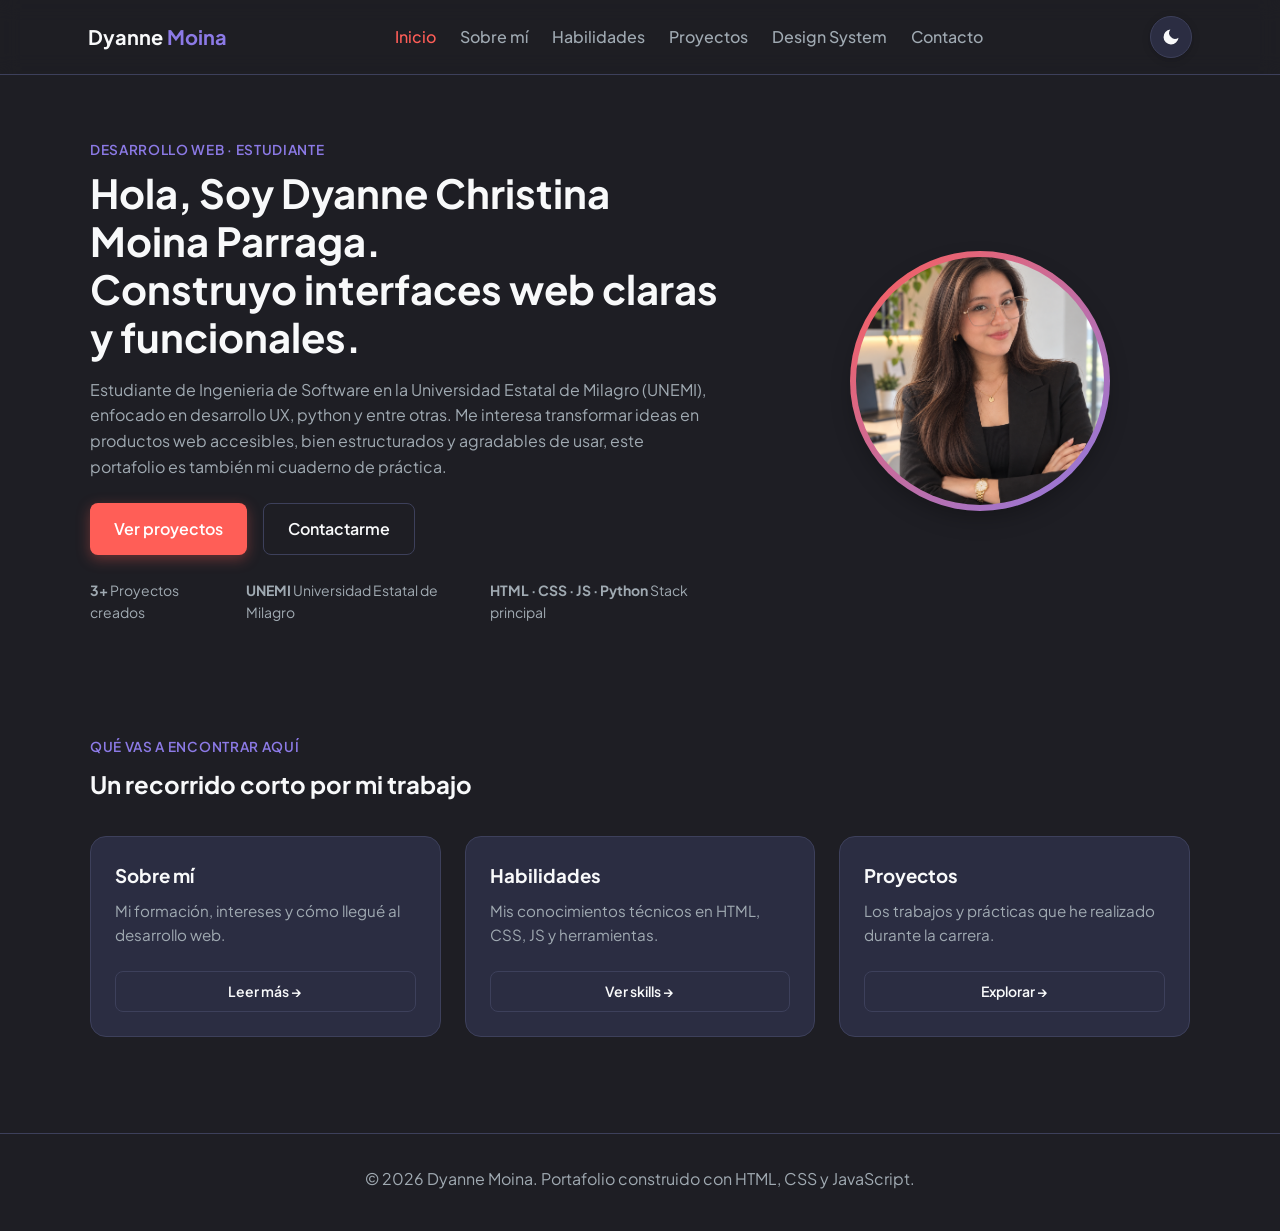
==== commit 7d850754: "style: mejora boton volver arriba y espaciado del footer" ====
--- a/index.html
+++ b/index.html
@@ -55,7 +55,7 @@
     <section class="hero container" aria-labelledby="hero-title">
       <div class="hero__content">
         <p class="eyebrow">Desarrollo Web · Estudiante</p>
-        <h1 id="hero-title">Hola, Dyanne Moina.<br />Construyo interfaces web claras y funcionales.</h1>
+        <h1 id="hero-title">Hola, Soy Dyanne Christina Moina Parraga.<br />Construyo interfaces web claras y funcionales.</h1>
         <p class="text-muted">
           Estudiante de Ingenieria de Software en la Universidad Estatal de Milagro (UNEMI), enfocado en desarrollo
           UX, python y entre otras. Me interesa transformar ideas en productos web accesibles, bien estructurados y
--- a/css/styles.css
+++ b/css/styles.css
@@ -690,6 +690,7 @@
   display: flex;
   flex-wrap: wrap;
   gap: 2rem;
+  align-items: center;
 }
 
 .spacing-demo > div {
@@ -700,10 +701,9 @@
 
 .spacing-box {
   display: inline-block;
-
   background-color: var(--color-secondary);
-
   border-radius: 4px;
+  flex-shrink: 0;
 }
 
 .spacing-box--sm {
@@ -900,4 +900,77 @@
     animation: none !important;
     transition: none !important;
   }
+}
+
+/* ==========================================
+   BOTÓN VOLVER ARRIBA
+========================================== */
+
+.back-to-top {
+  position: fixed;
+  right: 1.5rem;
+  bottom: 1.5rem;
+
+  width: 52px;
+  height: 52px;
+
+  display: flex;
+  align-items: center;
+  justify-content: center;
+
+  border: none;
+  border-radius: 50%;
+
+  background: linear-gradient(
+    135deg,
+    var(--color-primary),
+    var(--color-secondary)
+  );
+
+  color: #ffffff;
+  font-size: 1.35rem;
+  font-weight: 700;
+  line-height: 1;
+
+  cursor: pointer;
+
+  box-shadow: 0 10px 22px rgba(0, 0, 0, 0.18);
+
+  opacity: 0;
+  visibility: hidden;
+  transform: translateY(12px);
+
+  transition:
+    opacity 0.25s ease,
+    visibility 0.25s ease,
+    transform 0.25s ease,
+    box-shadow 0.25s ease;
+
+  z-index: 90;
+}
+
+.back-to-top.show {
+  opacity: 1;
+  visibility: visible;
+  transform: translateY(0);
+}
+
+.back-to-top:hover {
+  transform: translateY(-4px) scale(1.04);
+  box-shadow: 0 14px 28px rgba(0, 0, 0, 0.22);
+}
+
+.back-to-top:active {
+  transform: translateY(-1px) scale(0.98);
+}
+
+.site-footer {
+  margin-top: 3rem;
+  padding: 2rem 0 2.5rem;
+  border-top: 1px solid var(--color-border);
+}
+
+.site-footer p {
+  color: var(--color-text-muted);
+  text-align: center;
 }
